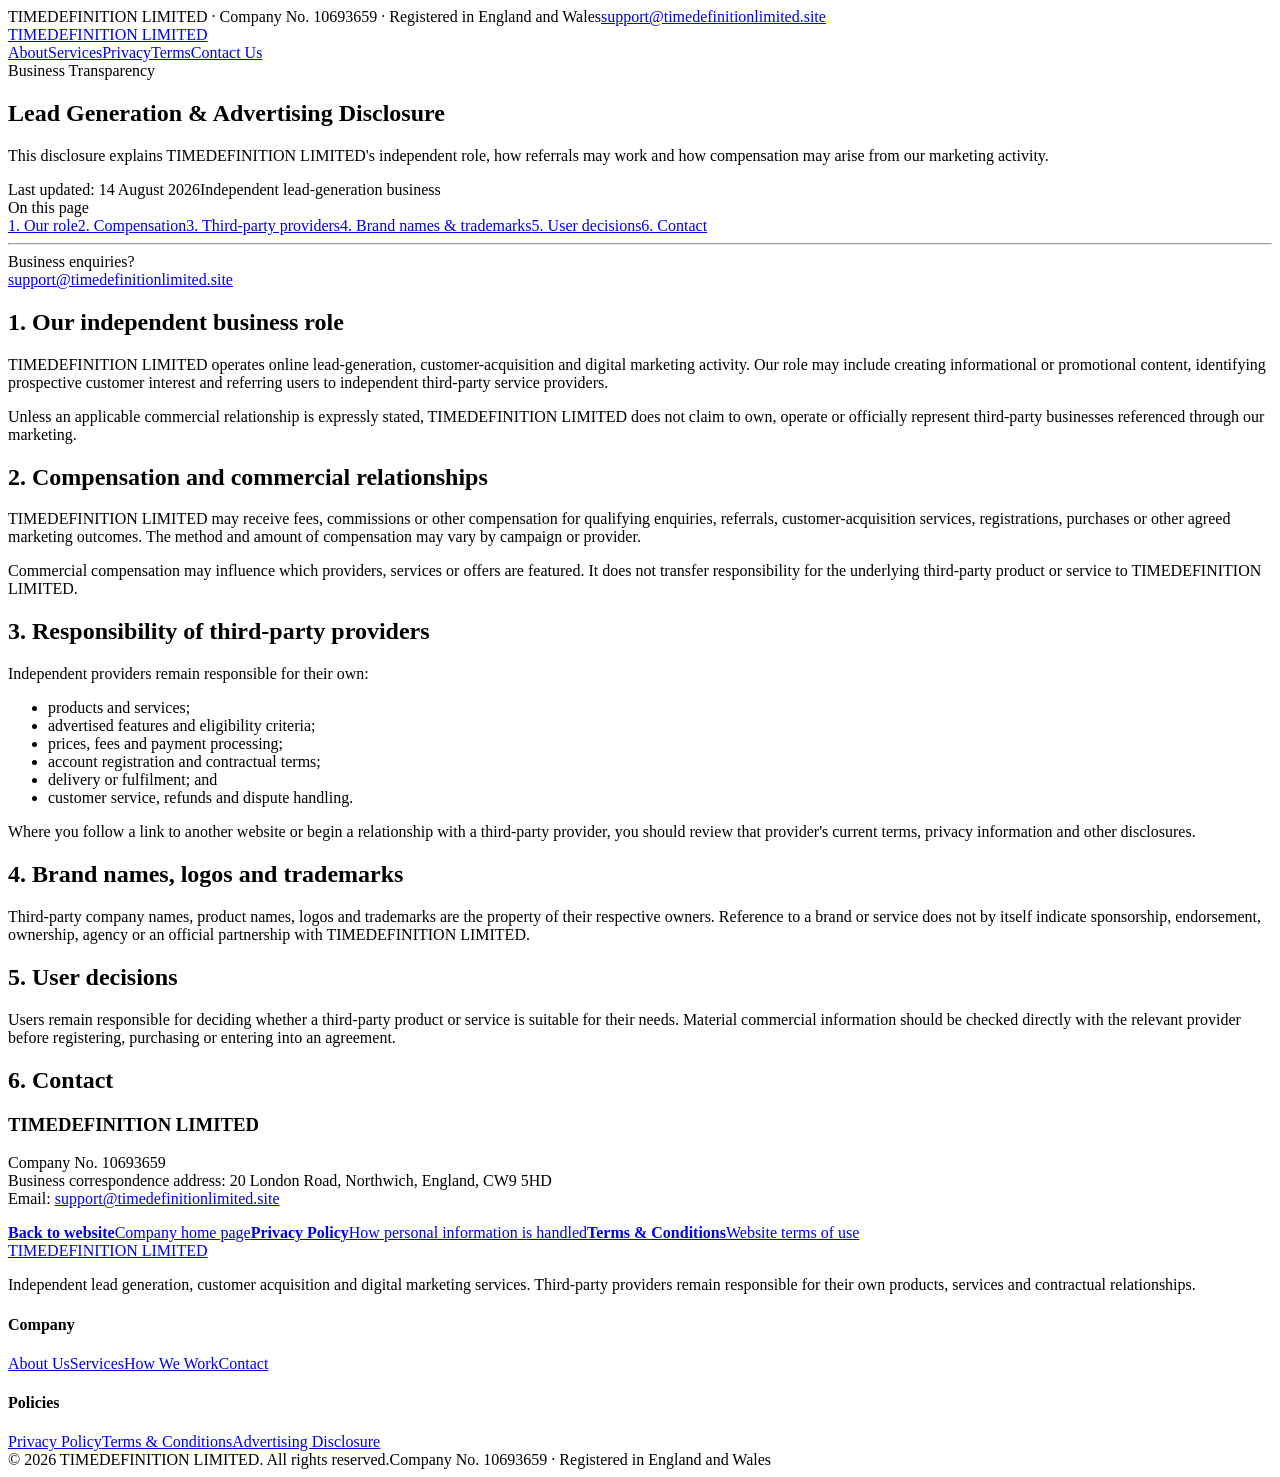
==== disclosure.html @ 00f1e1c8 "add disclosure.html" ====
<!doctype html>
<html lang="en"><head><meta charset="utf-8"><meta name="viewport" content="width=device-width, initial-scale=1"><title>Lead Generation & Advertising Disclosure | TIMEDEFINITION LIMITED</title><meta name="description" content="Lead Generation and Advertising Disclosure for TIMEDEFINITION LIMITED."><link rel="stylesheet" href="policy.css"></head>
<body>
<div class="topbar"><div class="container"><span>TIMEDEFINITION LIMITED · Company No. 10693659 · Registered in England and Wales</span><a href="mailto:support@timedefinitionlimited.site">support@timedefinitionlimited.site</a></div></div>
<header class="navbar"><div class="container nav-inner"><a class="logo" href="index.html">TIMEDEFINITION <span>LIMITED</span></a><nav class="nav-links"><a href="index.html#about">About</a><a href="index.html#services">Services</a><a href="privacy.html">Privacy</a><a href="terms.html">Terms</a><a href="index.html#contact" class="nav-cta">Contact Us</a></nav></div></header>
<main><section class="policy-hero"><div class="container"><span class="badge">Business Transparency</span><h1>Lead Generation & Advertising Disclosure</h1><p class="hero-copy">This disclosure explains TIMEDEFINITION LIMITED's independent role, how referrals may work and how compensation may arise from our marketing activity.</p><div class="updated"><span><i class="dot"></i>Last updated: 14 August 2026</span><span><i class="dot"></i>Independent lead-generation business</span></div></div></section>
<section class="policy-main"><div class="container policy-grid"><aside class="toc"><div class="toc-title">On this page</div><nav class="toc-links"><a href="#role">1. Our role</a><a href="#compensation">2. Compensation</a><a href="#third-party">3. Third-party providers</a><a href="#brands">4. Brand names & trademarks</a><a href="#decisions">5. User decisions</a><a href="#contact">6. Contact</a></nav><hr><div class="toc-small">Business enquiries?<br><a href="mailto:support@timedefinitionlimited.site">support@timedefinitionlimited.site</a></div></aside>
<article class="article">
<h2 id="role">1. Our independent business role</h2><p>TIMEDEFINITION LIMITED operates online lead-generation, customer-acquisition and digital marketing activity. Our role may include creating informational or promotional content, identifying prospective customer interest and referring users to independent third-party service providers.</p><div class="info-box"><p>Unless an applicable commercial relationship is expressly stated, TIMEDEFINITION LIMITED does not claim to own, operate or officially represent third-party businesses referenced through our marketing.</p></div>
<h2 id="compensation">2. Compensation and commercial relationships</h2><p>TIMEDEFINITION LIMITED may receive fees, commissions or other compensation for qualifying enquiries, referrals, customer-acquisition services, registrations, purchases or other agreed marketing outcomes. The method and amount of compensation may vary by campaign or provider.</p><p>Commercial compensation may influence which providers, services or offers are featured. It does not transfer responsibility for the underlying third-party product or service to TIMEDEFINITION LIMITED.</p>
<h2 id="third-party">3. Responsibility of third-party providers</h2><p>Independent providers remain responsible for their own:</p><ul><li>products and services;</li><li>advertised features and eligibility criteria;</li><li>prices, fees and payment processing;</li><li>account registration and contractual terms;</li><li>delivery or fulfilment; and</li><li>customer service, refunds and dispute handling.</li></ul><p>Where you follow a link to another website or begin a relationship with a third-party provider, you should review that provider's current terms, privacy information and other disclosures.</p>
<h2 id="brands">4. Brand names, logos and trademarks</h2><p>Third-party company names, product names, logos and trademarks are the property of their respective owners. Reference to a brand or service does not by itself indicate sponsorship, endorsement, ownership, agency or an official partnership with TIMEDEFINITION LIMITED.</p>
<h2 id="decisions">5. User decisions</h2><p>Users remain responsible for deciding whether a third-party product or service is suitable for their needs. Material commercial information should be checked directly with the relevant provider before registering, purchasing or entering into an agreement.</p>
<h2 id="contact">6. Contact</h2><div class="contact-panel"><h3>TIMEDEFINITION LIMITED</h3><p>Company No. 10693659<br>Business correspondence address: 20 London Road, Northwich, England, CW9 5HD<br>Email: <a href="mailto:support@timedefinitionlimited.site">support@timedefinitionlimited.site</a></p></div>
<div class="policy-nav"><a class="policy-card" href="index.html"><strong>Back to website</strong><span>Company home page</span></a><a class="policy-card" href="privacy.html"><strong>Privacy Policy</strong><span>How personal information is handled</span></a><a class="policy-card" href="terms.html"><strong>Terms & Conditions</strong><span>Website terms of use</span></a></div>
</article></div></section></main>
<footer class="footer"><div class="container"><div class="footer-grid"><div><a class="logo" href="index.html">TIMEDEFINITION <span>LIMITED</span></a><p>Independent lead generation, customer acquisition and digital marketing services. Third-party providers remain responsible for their own products, services and contractual relationships.</p></div><div><h4>Company</h4><div class="footer-links"><a href="index.html#about">About Us</a><a href="index.html#services">Services</a><a href="index.html#process">How We Work</a><a href="index.html#contact">Contact</a></div></div><div><h4>Policies</h4><div class="footer-links"><a href="privacy.html">Privacy Policy</a><a href="terms.html">Terms & Conditions</a><a href="disclosure.html">Advertising Disclosure</a></div></div></div><div class="footer-bottom"><span>© 2026 TIMEDEFINITION LIMITED. All rights reserved.</span><span>Company No. 10693659 · Registered in England and Wales</span></div></div></footer>
</body></html>
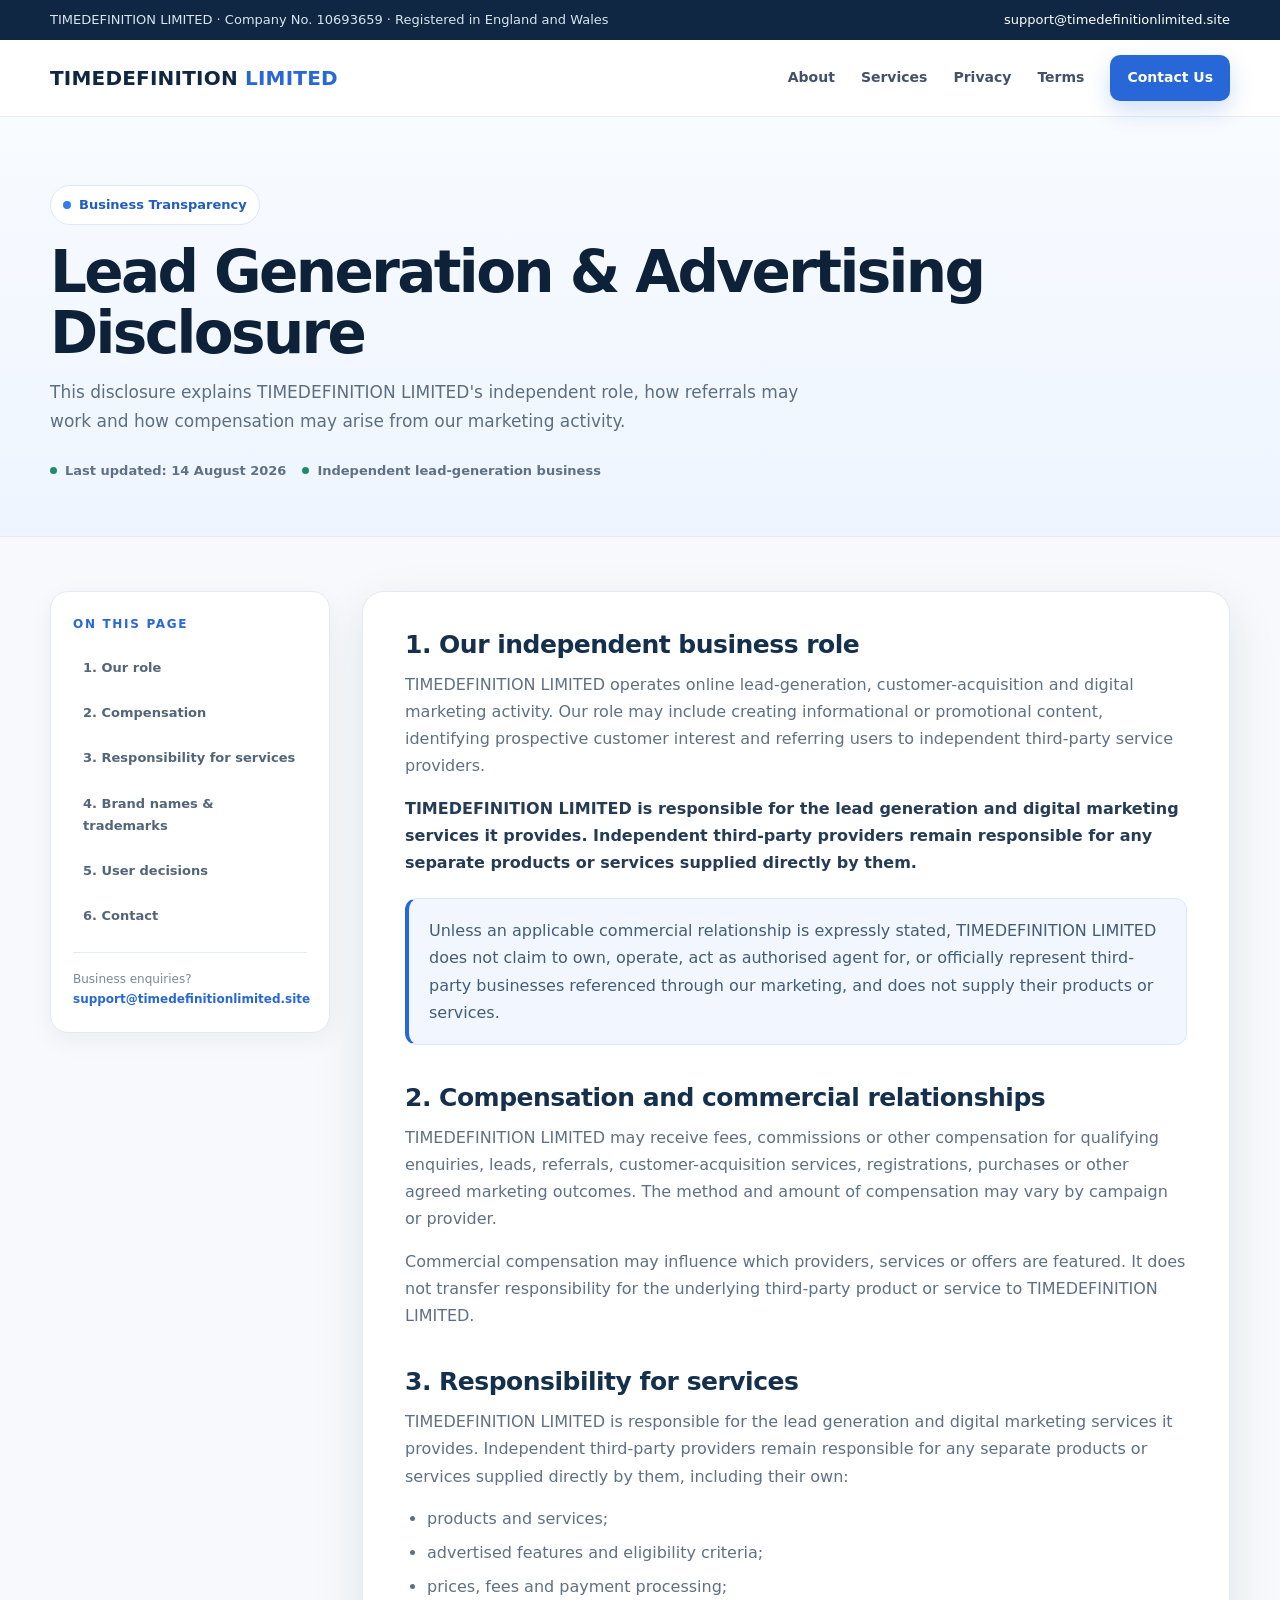
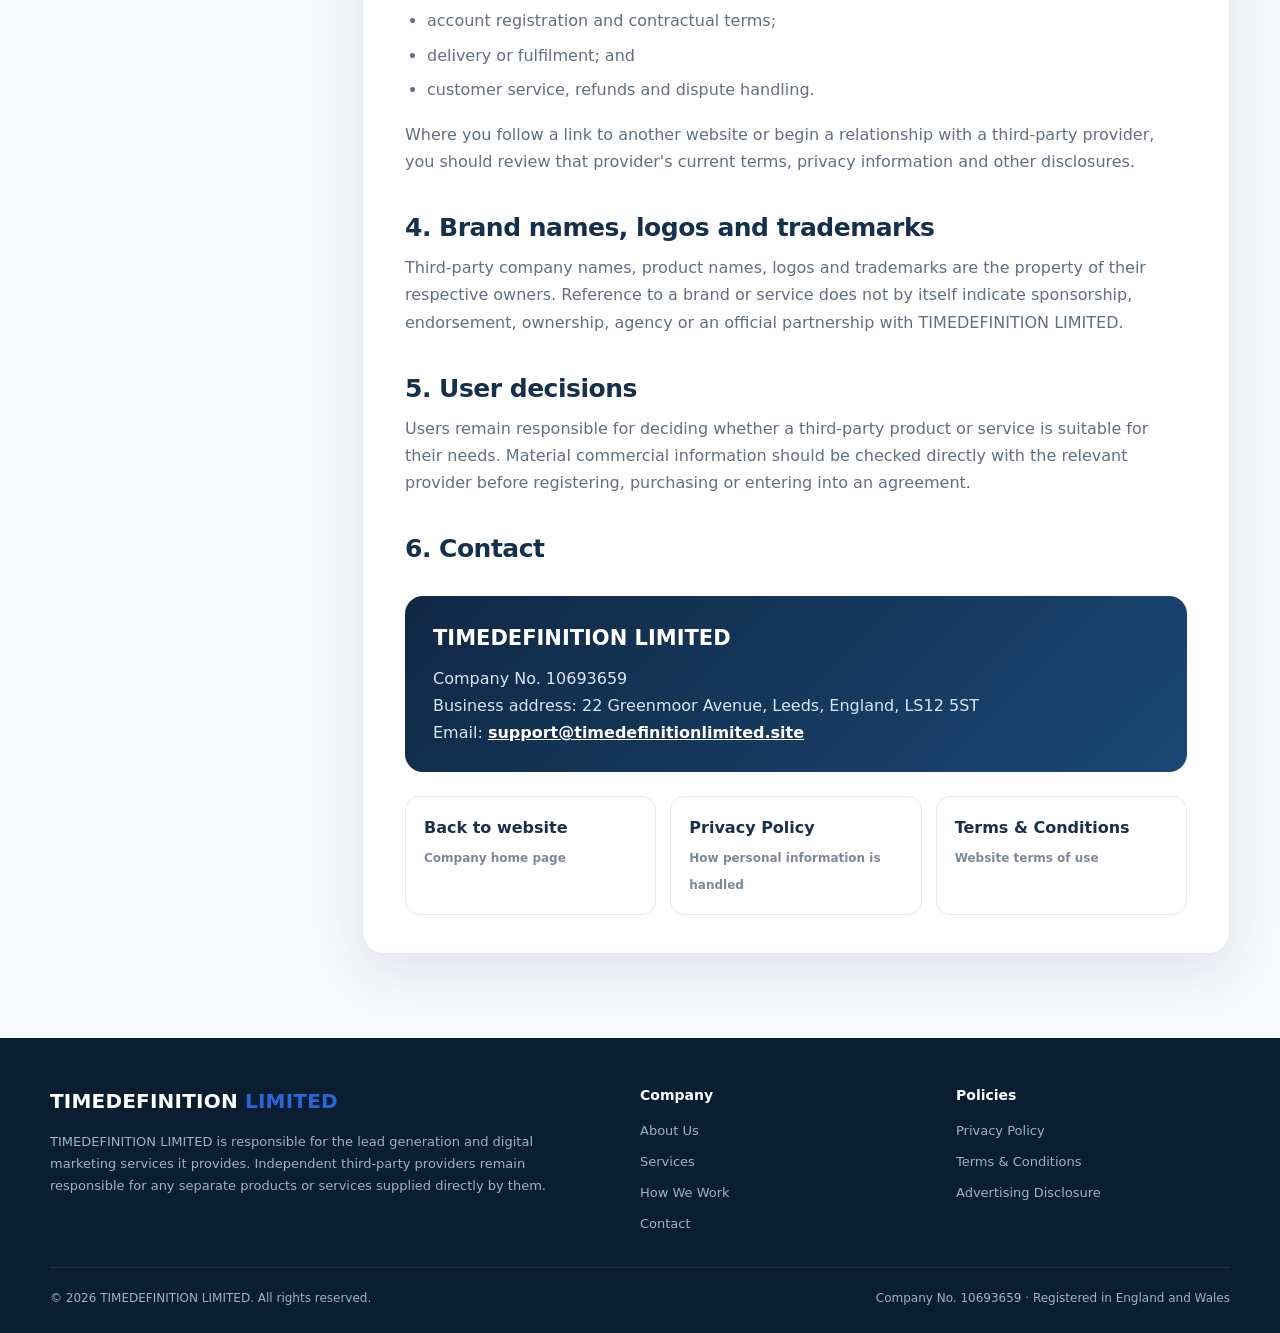
==== commit 1f3efe29: "Update business address to Leeds + clarify service responsibility" ====
--- a/disclosure.html
+++ b/disclosure.html
@@ -4,15 +4,15 @@
 <div class="topbar"><div class="container"><span>TIMEDEFINITION LIMITED · Company No. 10693659 · Registered in England and Wales</span><a href="mailto:support@timedefinitionlimited.site">support@timedefinitionlimited.site</a></div></div>
 <header class="navbar"><div class="container nav-inner"><a class="logo" href="index.html">TIMEDEFINITION <span>LIMITED</span></a><nav class="nav-links"><a href="index.html#about">About</a><a href="index.html#services">Services</a><a href="privacy.html">Privacy</a><a href="terms.html">Terms</a><a href="index.html#contact" class="nav-cta">Contact Us</a></nav></div></header>
 <main><section class="policy-hero"><div class="container"><span class="badge">Business Transparency</span><h1>Lead Generation & Advertising Disclosure</h1><p class="hero-copy">This disclosure explains TIMEDEFINITION LIMITED's independent role, how referrals may work and how compensation may arise from our marketing activity.</p><div class="updated"><span><i class="dot"></i>Last updated: 14 August 2026</span><span><i class="dot"></i>Independent lead-generation business</span></div></div></section>
-<section class="policy-main"><div class="container policy-grid"><aside class="toc"><div class="toc-title">On this page</div><nav class="toc-links"><a href="#role">1. Our role</a><a href="#compensation">2. Compensation</a><a href="#third-party">3. Third-party providers</a><a href="#brands">4. Brand names & trademarks</a><a href="#decisions">5. User decisions</a><a href="#contact">6. Contact</a></nav><hr><div class="toc-small">Business enquiries?<br><a href="mailto:support@timedefinitionlimited.site">support@timedefinitionlimited.site</a></div></aside>
+<section class="policy-main"><div class="container policy-grid"><aside class="toc"><div class="toc-title">On this page</div><nav class="toc-links"><a href="#role">1. Our role</a><a href="#compensation">2. Compensation</a><a href="#third-party">3. Responsibility for services</a><a href="#brands">4. Brand names & trademarks</a><a href="#decisions">5. User decisions</a><a href="#contact">6. Contact</a></nav><hr><div class="toc-small">Business enquiries?<br><a href="mailto:support@timedefinitionlimited.site">support@timedefinitionlimited.site</a></div></aside>
 <article class="article">
-<h2 id="role">1. Our independent business role</h2><p>TIMEDEFINITION LIMITED operates online lead-generation, customer-acquisition and digital marketing activity. Our role may include creating informational or promotional content, identifying prospective customer interest and referring users to independent third-party service providers.</p><div class="info-box"><p>Unless an applicable commercial relationship is expressly stated, TIMEDEFINITION LIMITED does not claim to own, operate or officially represent third-party businesses referenced through our marketing.</p></div>
-<h2 id="compensation">2. Compensation and commercial relationships</h2><p>TIMEDEFINITION LIMITED may receive fees, commissions or other compensation for qualifying enquiries, referrals, customer-acquisition services, registrations, purchases or other agreed marketing outcomes. The method and amount of compensation may vary by campaign or provider.</p><p>Commercial compensation may influence which providers, services or offers are featured. It does not transfer responsibility for the underlying third-party product or service to TIMEDEFINITION LIMITED.</p>
-<h2 id="third-party">3. Responsibility of third-party providers</h2><p>Independent providers remain responsible for their own:</p><ul><li>products and services;</li><li>advertised features and eligibility criteria;</li><li>prices, fees and payment processing;</li><li>account registration and contractual terms;</li><li>delivery or fulfilment; and</li><li>customer service, refunds and dispute handling.</li></ul><p>Where you follow a link to another website or begin a relationship with a third-party provider, you should review that provider's current terms, privacy information and other disclosures.</p>
+<h2 id="role">1. Our independent business role</h2><p>TIMEDEFINITION LIMITED operates online lead-generation, customer-acquisition and digital marketing activity. Our role may include creating informational or promotional content, identifying prospective customer interest and referring users to independent third-party service providers.</p><p><strong>TIMEDEFINITION LIMITED is responsible for the lead generation and digital marketing services it provides. Independent third-party providers remain responsible for any separate products or services supplied directly by them.</strong></p><div class="info-box"><p>Unless an applicable commercial relationship is expressly stated, TIMEDEFINITION LIMITED does not claim to own, operate, act as authorised agent for, or officially represent third-party businesses referenced through our marketing, and does not supply their products or services.</p></div>
+<h2 id="compensation">2. Compensation and commercial relationships</h2><p>TIMEDEFINITION LIMITED may receive fees, commissions or other compensation for qualifying enquiries, leads, referrals, customer-acquisition services, registrations, purchases or other agreed marketing outcomes. The method and amount of compensation may vary by campaign or provider.</p><p>Commercial compensation may influence which providers, services or offers are featured. It does not transfer responsibility for the underlying third-party product or service to TIMEDEFINITION LIMITED.</p>
+<h2 id="third-party">3. Responsibility for services</h2><p>TIMEDEFINITION LIMITED is responsible for the lead generation and digital marketing services it provides. Independent third-party providers remain responsible for any separate products or services supplied directly by them, including their own:</p><ul><li>products and services;</li><li>advertised features and eligibility criteria;</li><li>prices, fees and payment processing;</li><li>account registration and contractual terms;</li><li>delivery or fulfilment; and</li><li>customer service, refunds and dispute handling.</li></ul><p>Where you follow a link to another website or begin a relationship with a third-party provider, you should review that provider's current terms, privacy information and other disclosures.</p>
 <h2 id="brands">4. Brand names, logos and trademarks</h2><p>Third-party company names, product names, logos and trademarks are the property of their respective owners. Reference to a brand or service does not by itself indicate sponsorship, endorsement, ownership, agency or an official partnership with TIMEDEFINITION LIMITED.</p>
 <h2 id="decisions">5. User decisions</h2><p>Users remain responsible for deciding whether a third-party product or service is suitable for their needs. Material commercial information should be checked directly with the relevant provider before registering, purchasing or entering into an agreement.</p>
-<h2 id="contact">6. Contact</h2><div class="contact-panel"><h3>TIMEDEFINITION LIMITED</h3><p>Company No. 10693659<br>Business correspondence address: 20 London Road, Northwich, England, CW9 5HD<br>Email: <a href="mailto:support@timedefinitionlimited.site">support@timedefinitionlimited.site</a></p></div>
+<h2 id="contact">6. Contact</h2><div class="contact-panel"><h3>TIMEDEFINITION LIMITED</h3><p>Company No. 10693659<br>Business address: 22 Greenmoor Avenue, Leeds, England, LS12 5ST<br>Email: <a href="mailto:support@timedefinitionlimited.site">support@timedefinitionlimited.site</a></p></div>
 <div class="policy-nav"><a class="policy-card" href="index.html"><strong>Back to website</strong><span>Company home page</span></a><a class="policy-card" href="privacy.html"><strong>Privacy Policy</strong><span>How personal information is handled</span></a><a class="policy-card" href="terms.html"><strong>Terms & Conditions</strong><span>Website terms of use</span></a></div>
 </article></div></section></main>
-<footer class="footer"><div class="container"><div class="footer-grid"><div><a class="logo" href="index.html">TIMEDEFINITION <span>LIMITED</span></a><p>Independent lead generation, customer acquisition and digital marketing services. Third-party providers remain responsible for their own products, services and contractual relationships.</p></div><div><h4>Company</h4><div class="footer-links"><a href="index.html#about">About Us</a><a href="index.html#services">Services</a><a href="index.html#process">How We Work</a><a href="index.html#contact">Contact</a></div></div><div><h4>Policies</h4><div class="footer-links"><a href="privacy.html">Privacy Policy</a><a href="terms.html">Terms & Conditions</a><a href="disclosure.html">Advertising Disclosure</a></div></div></div><div class="footer-bottom"><span>© 2026 TIMEDEFINITION LIMITED. All rights reserved.</span><span>Company No. 10693659 · Registered in England and Wales</span></div></div></footer>
+<footer class="footer"><div class="container"><div class="footer-grid"><div><a class="logo" href="index.html">TIMEDEFINITION <span>LIMITED</span></a><p>TIMEDEFINITION LIMITED is responsible for the lead generation and digital marketing services it provides. Independent third-party providers remain responsible for any separate products or services supplied directly by them.</p></div><div><h4>Company</h4><div class="footer-links"><a href="index.html#about">About Us</a><a href="index.html#services">Services</a><a href="index.html#process">How We Work</a><a href="index.html#contact">Contact</a></div></div><div><h4>Policies</h4><div class="footer-links"><a href="privacy.html">Privacy Policy</a><a href="terms.html">Terms & Conditions</a><a href="disclosure.html">Advertising Disclosure</a></div></div></div><div class="footer-bottom"><span>© 2026 TIMEDEFINITION LIMITED. All rights reserved.</span><span>Company No. 10693659 · Registered in England and Wales</span></div></div></footer>
 </body></html>
--- a/policy.css
+++ b/policy.css
@@ -0,0 +1,44 @@
+:root{
+  --navy:#0f2742;
+  --navy2:#17395e;
+  --blue:#2867d7;
+  --sky:#eaf2ff;
+  --ink:#132033;
+  --muted:#64748b;
+  --line:#e4eaf1;
+  --bg:#f7f9fc;
+  --white:#fff;
+  --green:#1f8a70;
+  --shadow:0 18px 50px rgba(15,39,66,.10);
+}
+*{box-sizing:border-box}
+html{scroll-behavior:smooth}
+body{margin:0;font-family:Inter,ui-sans-serif,system-ui,-apple-system,"Segoe UI",Roboto,Arial,sans-serif;color:var(--ink);background:var(--bg);line-height:1.7}
+a{text-decoration:none;color:inherit}
+.container{width:min(1180px,calc(100% - 40px));margin:0 auto}
+.topbar{background:var(--navy);color:#d8e4f0;font-size:13px}
+.topbar .container{display:flex;justify-content:space-between;gap:20px;padding:9px 0}.topbar a{color:#fff}
+.navbar{position:sticky;top:0;z-index:40;background:rgba(255,255,255,.97);backdrop-filter:blur(12px);border-bottom:1px solid rgba(228,234,241,.95)}
+.nav-inner{height:76px;display:flex;align-items:center;justify-content:space-between;gap:28px}
+.logo{font-weight:900;letter-spacing:.01em;color:var(--navy);font-size:20px;white-space:nowrap}.logo span{color:var(--blue)}
+.nav-links{display:flex;align-items:center;gap:26px;font-size:14px;font-weight:600;color:#435268}.nav-links a:hover{color:var(--blue)}
+.nav-cta{padding:11px 17px;border-radius:10px;background:var(--blue);color:#fff!important;box-shadow:0 9px 22px rgba(40,103,215,.22)}
+.policy-hero{padding:68px 0 54px;background:linear-gradient(180deg,#f8fbff 0,#eef5ff 100%);border-bottom:1px solid var(--line)}
+.badge{display:inline-flex;align-items:center;gap:8px;padding:8px 12px;border-radius:999px;background:#fff;color:#215cbe;font-weight:800;font-size:13px;border:1px solid #dce8fa}.badge:before{content:"";width:8px;height:8px;border-radius:50%;background:#2f7de6}
+h1{font-size:clamp(38px,5vw,58px);line-height:1.05;letter-spacing:-.045em;margin:17px 0 14px;color:#0d2139}
+.hero-copy{font-size:17px;color:#5d6e82;max-width:760px;margin:0}.updated{display:flex;gap:16px;flex-wrap:wrap;margin-top:24px;color:#607187;font-size:13px;font-weight:700}.updated span{display:flex;align-items:center;gap:8px}.dot{width:7px;height:7px;border-radius:50%;background:var(--green)}
+.policy-main{padding:54px 0 84px}
+.policy-grid{display:grid;grid-template-columns:280px minmax(0,1fr);gap:32px;align-items:start}
+.toc{position:sticky;top:104px;background:#fff;border:1px solid var(--line);border-radius:18px;padding:22px;box-shadow:0 8px 24px rgba(15,39,66,.05)}
+.toc-title{font-size:12px;font-weight:900;letter-spacing:.14em;text-transform:uppercase;color:var(--blue);margin-bottom:14px}
+.toc-links{display:grid;gap:5px}.toc-links a{padding:9px 10px;border-radius:9px;color:#536579;font-size:13px;font-weight:650}.toc-links a:hover{background:#eff5ff;color:var(--blue)}
+.toc hr{border:0;border-top:1px solid var(--line);margin:16px 0}.toc-small{font-size:12px;color:#7a889a}.toc-small a{color:var(--blue);font-weight:750}
+.article{background:#fff;border:1px solid var(--line);border-radius:22px;padding:38px 42px;box-shadow:var(--shadow)}
+.article h2{font-size:25px;line-height:1.2;color:#15304d;margin:38px 0 11px;letter-spacing:-.02em}.article h2:first-child{margin-top:0}.article h3{font-size:17px;color:#1b3857;margin:24px 0 7px}.article p{color:#5f7084;margin:0 0 15px}.article ul{color:#5f7084;padding-left:22px;margin:8px 0 18px}.article li{margin:7px 0}.article strong{color:#263c55}.article a{color:var(--blue);font-weight:700}
+.info-box{background:#f2f7ff;border:1px solid #d9e8ff;border-left:4px solid var(--blue);padding:18px 20px;border-radius:12px;margin:22px 0}.info-box p{margin:0;color:#435c78}
+.data-table{width:100%;border-collapse:collapse;margin:16px 0 24px;font-size:14px}.data-table th,.data-table td{border:1px solid var(--line);padding:13px 14px;text-align:left;vertical-align:top}.data-table th{background:#f5f8fc;color:#314960;font-size:12px;text-transform:uppercase;letter-spacing:.06em}.data-table td{color:#5e7084}
+.contact-panel{background:linear-gradient(135deg,#102844,#1a4775);color:#fff;border-radius:18px;padding:25px 28px;margin-top:32px}.contact-panel h3{color:#fff;margin:0 0 8px;font-size:21px}.contact-panel p{color:#d8e5f2;margin:0}.contact-panel a{color:#fff;text-decoration:underline}
+.policy-nav{display:grid;grid-template-columns:repeat(3,1fr);gap:14px;margin-top:24px}.policy-card{display:block;background:#fff;border:1px solid var(--line);border-radius:14px;padding:17px 18px;color:#40566d}.policy-card strong{display:block;color:#18304d;margin-bottom:2px}.policy-card span{font-size:12px;color:#7b8a9b}.policy-card:hover{border-color:#b9d2f5;box-shadow:0 10px 26px rgba(15,39,66,.07)}
+.footer{background:#0b1d31;color:#9eb1c5;padding:46px 0 24px}.footer-grid{display:grid;grid-template-columns:1.4fr .7fr .7fr;gap:42px}.footer .logo{color:#fff}.footer p{font-size:13px;max-width:530px}.footer h4{color:#fff;margin:0 0 12px;font-size:14px}.footer-links{display:grid;gap:9px;font-size:13px}.footer-links a:hover{color:#fff}.footer-bottom{border-top:1px solid rgba(255,255,255,.1);margin-top:32px;padding-top:20px;font-size:12px;display:flex;justify-content:space-between;gap:18px;flex-wrap:wrap}
+@media(max-width:920px){.nav-links{display:none}.policy-grid{grid-template-columns:1fr}.toc{position:static}.policy-nav{grid-template-columns:1fr}.footer-grid{grid-template-columns:1fr 1fr}}
+@media(max-width:640px){.topbar .container{display:block}.container{width:min(100% - 28px,1180px)}.policy-hero{padding:45px 0 38px}.policy-main{padding:30px 0 58px}.article{padding:25px 21px}.data-table{display:block;overflow-x:auto}.footer-grid{grid-template-columns:1fr}}
